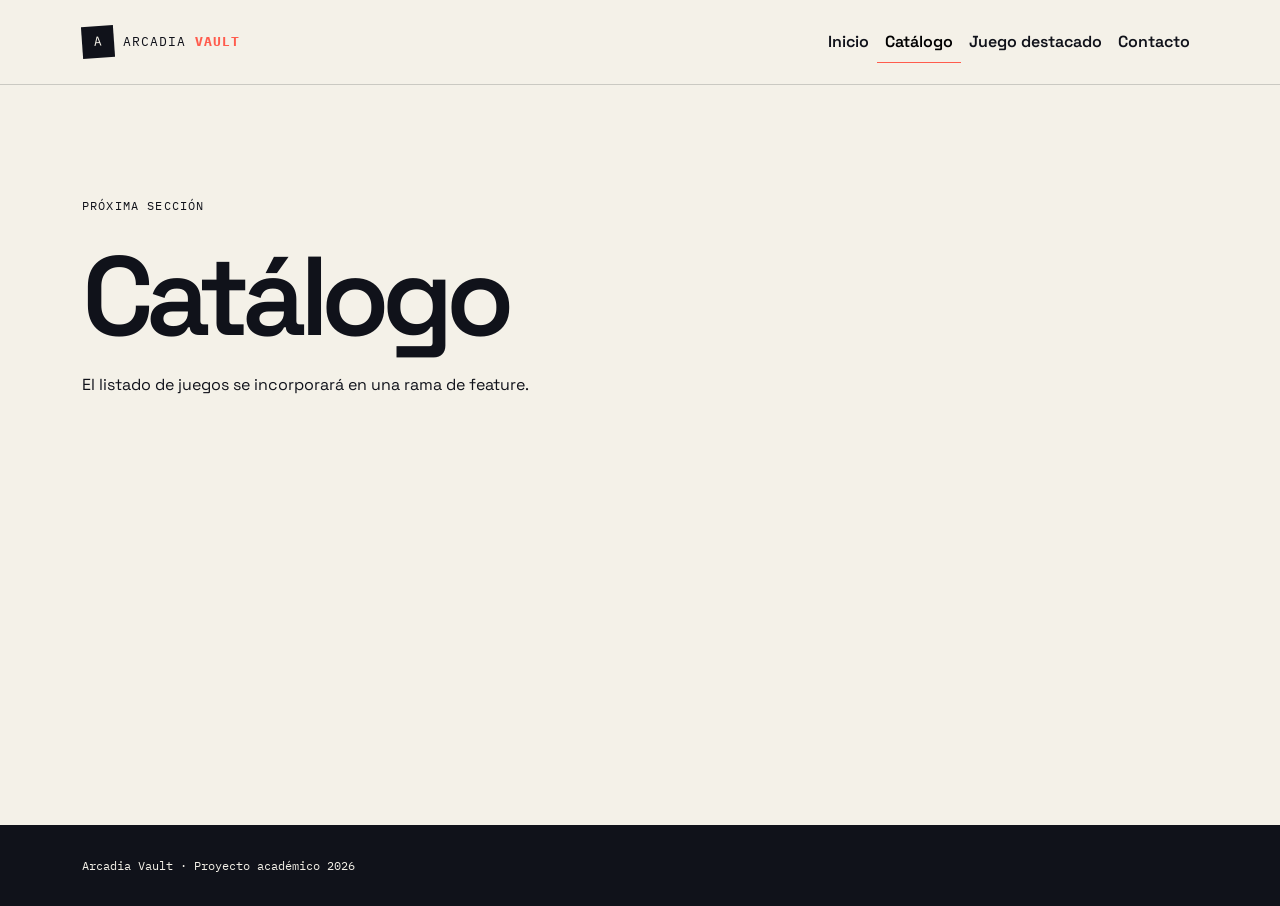
==== catalogo.html @ d141b0f2 "feat: crear estructura semántica y navegación global" ====
<!DOCTYPE html>
<html lang="es">
<head>
  <meta charset="utf-8">
  <meta name="viewport" content="width=device-width, initial-scale=1">
  <meta name="description" content="Catálogo de Arcadia Vault.">
  <title>Arcadia Vault | Catálogo</title>
  <link rel="preconnect" href="https://fonts.googleapis.com">
  <link rel="preconnect" href="https://fonts.gstatic.com" crossorigin>
  <link href="https://fonts.googleapis.com/css2?family=IBM+Plex+Mono:wght@500;600&family=Space+Grotesk:wght@400;500;600;700&display=swap" rel="stylesheet">
  <link href="https://cdn.jsdelivr.net/npm/bootstrap@5.3.3/dist/css/bootstrap.min.css" rel="stylesheet">
  <link rel="stylesheet" href="css/custom.css">
</head>
<body>
  <header class="site-header">
    <nav class="navbar navbar-expand-lg" aria-label="Navegación principal">
      <section class="container-xl">
        <a class="navbar-brand" href="index.html"><span class="brand-mark" aria-hidden="true">A</span> ARCADIA <strong>VAULT</strong></a>
        <button class="navbar-toggler" type="button" data-bs-toggle="collapse" data-bs-target="#menuPrincipal" aria-controls="menuPrincipal" aria-expanded="false" aria-label="Abrir menú"><span class="navbar-toggler-icon"></span></button>
        <section class="collapse navbar-collapse" id="menuPrincipal"><ul class="navbar-nav ms-auto"><li class="nav-item"><a class="nav-link" href="index.html">Inicio</a></li><li class="nav-item"><a class="nav-link active" aria-current="page" href="catalogo.html">Catálogo</a></li><li class="nav-item"><a class="nav-link" href="detalle.html">Juego destacado</a></li><li class="nav-item"><a class="nav-link" href="contacto.html">Contacto</a></li></ul></section>
      </section>
    </nav>
  </header>
  <main><section class="placeholder-section container-xl" aria-labelledby="pageTitle"><p class="eyebrow">Próxima sección</p><h1 id="pageTitle">Catálogo</h1><p>El listado de juegos se incorporará en una rama de feature.</p></section></main>
  <footer class="site-footer"><section class="container-xl"><p>Arcadia Vault · Proyecto académico 2026</p></section></footer>
  <script src="https://cdn.jsdelivr.net/npm/bootstrap@5.3.3/dist/js/bootstrap.bundle.min.js"></script>
</body>
</html>
---- css/custom.css ----
:root {
  --ink: #10121a;
  --paper: #f4f1e8;
  --accent: #ff5c4d;
  --line: rgba(16, 18, 26, 0.18);
  --display-font: "Space Grotesk", sans-serif;
  --mono-font: "IBM Plex Mono", monospace;
}

* {
  box-sizing: border-box;
}

body {
  background: var(--paper);
  color: var(--ink);
  font-family: var(--display-font);
  margin: 0;
}

.skip-link {
  background: var(--ink);
  color: var(--paper);
  left: 1rem;
  padding: 0.75rem 1rem;
  position: fixed;
  top: -5rem;
  z-index: 2000;
}

.skip-link:focus {
  top: 1rem;
}

.site-header {
  background: var(--paper);
  border-bottom: 1px solid var(--line);
}

.navbar {
  min-height: 4.75rem;
}

.navbar-brand {
  align-items: center;
  color: var(--ink);
  display: inline-flex;
  font-family: var(--mono-font);
  font-size: 0.82rem;
  gap: 0.55rem;
  letter-spacing: 0.08em;
}

.navbar-brand strong {
  color: var(--accent);
}

.brand-mark {
  align-items: center;
  background: var(--ink);
  color: var(--paper);
  display: inline-flex;
  height: 2rem;
  justify-content: center;
  transform: rotate(-4deg);
  width: 2rem;
}

.nav-link {
  color: var(--ink);
  font-weight: 600;
}

.nav-link.active {
  border-bottom: 1px solid var(--accent);
}

.placeholder-section {
  min-height: calc(100vh - 10rem);
  padding-block: 5rem;
}

.placeholder-section h1 {
  font-size: clamp(3rem, 15vw, 7rem);
  font-weight: 600;
  letter-spacing: -0.07em;
}

.eyebrow {
  font-family: var(--mono-font);
  font-size: 0.72rem;
  letter-spacing: 0.1em;
  text-transform: uppercase;
}

.site-footer {
  background: var(--ink);
  color: var(--paper);
  padding-block: 2rem;
}

.site-footer p {
  font-family: var(--mono-font);
  font-size: 0.72rem;
  margin: 0;
}

@media (min-width: 992px) {
  .navbar {
    min-height: 5.25rem;
  }

  .placeholder-section {
    padding-block: 7rem;
  }
}
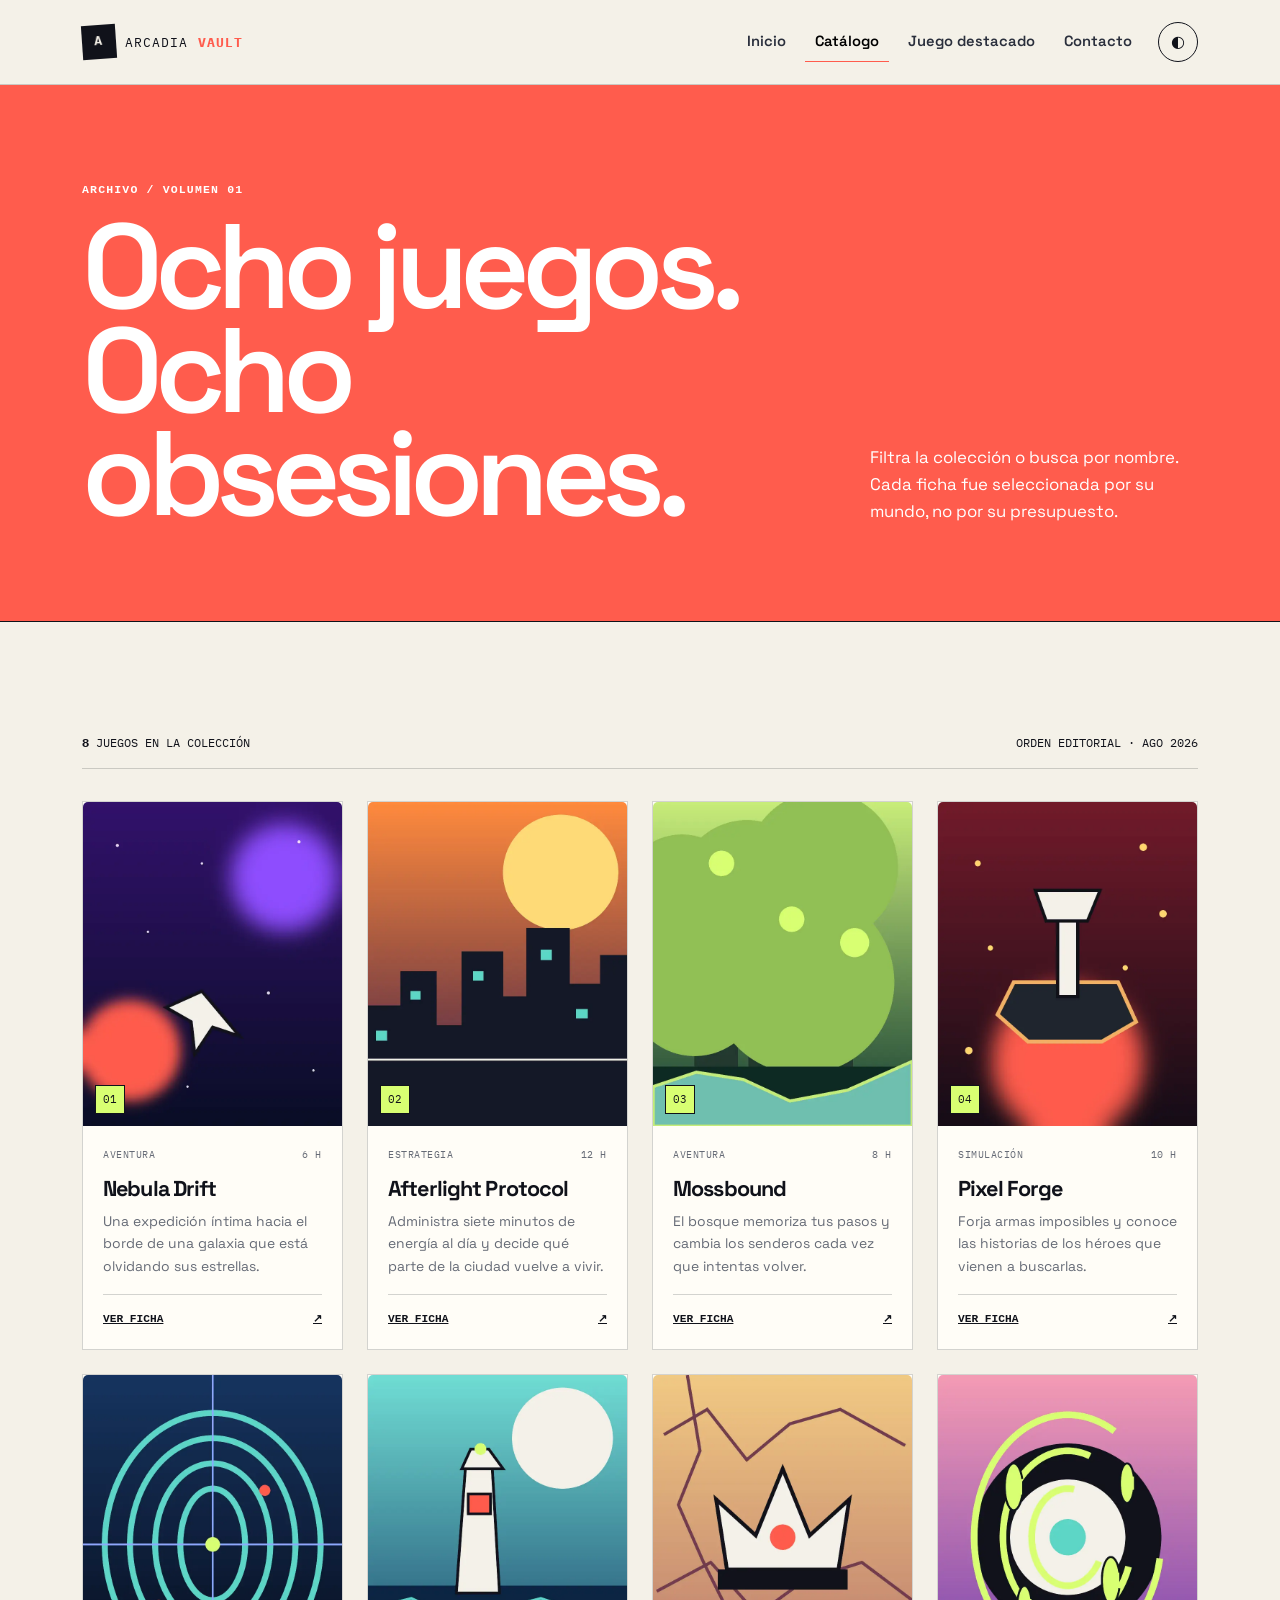
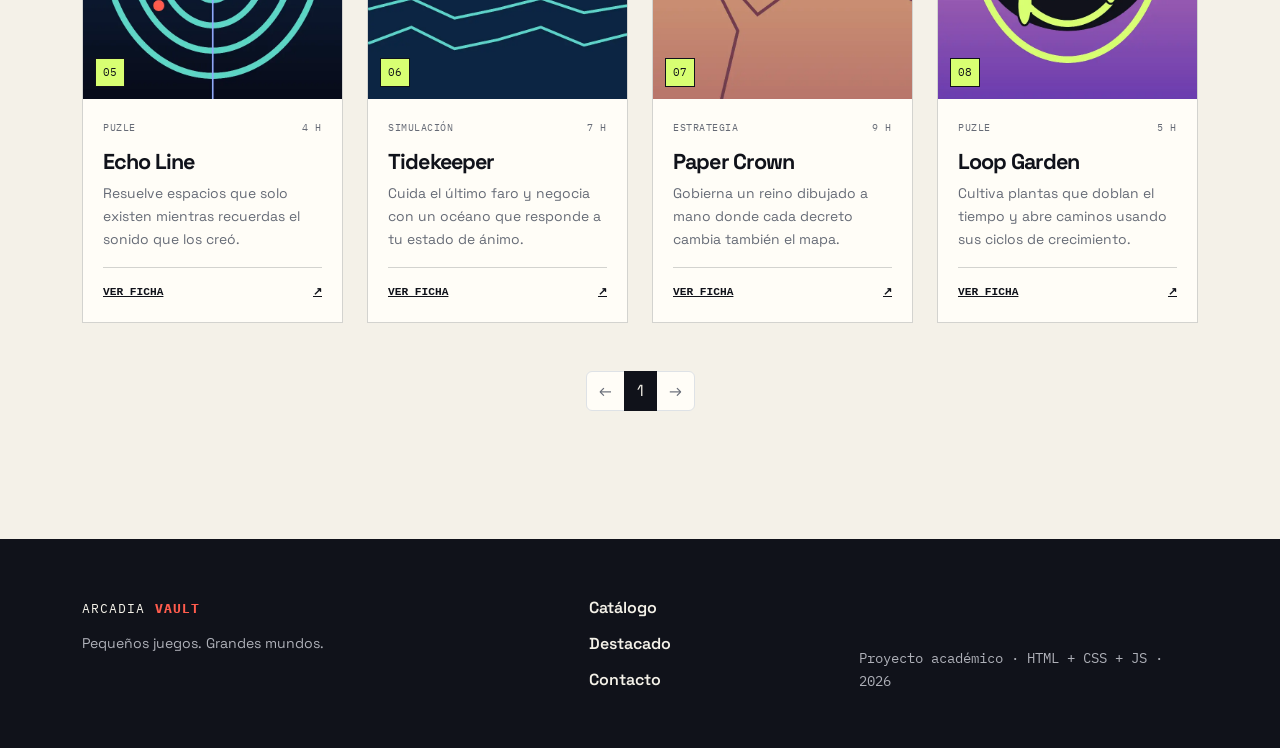
==== commit 5b5f7efa: "feat: agregar catálogo responsive de videojuegos" ====
--- a/catalogo.html
+++ b/catalogo.html
@@ -1,28 +1,212 @@
 <!DOCTYPE html>
-<html lang="es">
+<html lang="es" data-bs-theme="light">
 <head>
   <meta charset="utf-8">
   <meta name="viewport" content="width=device-width, initial-scale=1">
-  <meta name="description" content="Catálogo de Arcadia Vault.">
+  <meta name="description" content="Explora el catálogo curado de videojuegos independientes de Arcadia Vault.">
   <title>Arcadia Vault | Catálogo</title>
   <link rel="preconnect" href="https://fonts.googleapis.com">
   <link rel="preconnect" href="https://fonts.gstatic.com" crossorigin>
   <link href="https://fonts.googleapis.com/css2?family=IBM+Plex+Mono:wght@500;600&family=Space+Grotesk:wght@400;500;600;700&display=swap" rel="stylesheet">
-  <link href="https://cdn.jsdelivr.net/npm/bootstrap@5.3.3/dist/css/bootstrap.min.css" rel="stylesheet">
+  <link href="https://cdn.jsdelivr.net/npm/bootstrap@5.3.3/dist/css/bootstrap.min.css" rel="stylesheet" integrity="sha384-QWTKZyjpPEjISv5WaRU9OFeRpok6YctnYmDr5pNlyT2bRjXh0JMhjY6hW+ALEwIH" crossorigin="anonymous">
   <link rel="stylesheet" href="css/custom.css">
 </head>
-<body>
-  <header class="site-header">
+<body data-page="catalogo">
+  <a class="skip-link" href="#contenido">Saltar al contenido principal</a>
+
+  <header class="site-header sticky-top">
     <nav class="navbar navbar-expand-lg" aria-label="Navegación principal">
       <section class="container-xl">
-        <a class="navbar-brand" href="index.html"><span class="brand-mark" aria-hidden="true">A</span> ARCADIA <strong>VAULT</strong></a>
-        <button class="navbar-toggler" type="button" data-bs-toggle="collapse" data-bs-target="#menuPrincipal" aria-controls="menuPrincipal" aria-expanded="false" aria-label="Abrir menú"><span class="navbar-toggler-icon"></span></button>
-        <section class="collapse navbar-collapse" id="menuPrincipal"><ul class="navbar-nav ms-auto"><li class="nav-item"><a class="nav-link" href="index.html">Inicio</a></li><li class="nav-item"><a class="nav-link active" aria-current="page" href="catalogo.html">Catálogo</a></li><li class="nav-item"><a class="nav-link" href="detalle.html">Juego destacado</a></li><li class="nav-item"><a class="nav-link" href="contacto.html">Contacto</a></li></ul></section>
+        <a class="navbar-brand" href="index.html" aria-label="Arcadia Vault, ir al inicio">
+          <span class="brand-mark" aria-hidden="true">A</span>
+          <span>ARCADIA <strong>VAULT</strong></span>
+        </a>
+        <button class="navbar-toggler" type="button" data-bs-toggle="collapse" data-bs-target="#menuPrincipal" aria-controls="menuPrincipal" aria-expanded="false" aria-label="Abrir menú">
+          <span class="navbar-toggler-icon"></span>
+        </button>
+        <section class="collapse navbar-collapse" id="menuPrincipal">
+          <ul class="navbar-nav ms-auto align-items-lg-center gap-lg-2">
+            <li class="nav-item"><a class="nav-link" href="index.html">Inicio</a></li>
+            <li class="nav-item"><a class="nav-link active" aria-current="page" href="catalogo.html">Catálogo</a></li>
+            <li class="nav-item"><a class="nav-link" href="detalle.html">Juego destacado</a></li>
+            <li class="nav-item"><a class="nav-link" href="contacto.html">Contacto</a></li>
+            <li class="nav-item ms-lg-2">
+              <button class="theme-toggle" id="themeToggle" type="button" aria-label="Cambiar a modo oscuro" aria-pressed="false"><span aria-hidden="true">◐</span></button>
+            </li>
+          </ul>
+        </section>
       </section>
     </nav>
   </header>
-  <main><section class="placeholder-section container-xl" aria-labelledby="pageTitle"><p class="eyebrow">Próxima sección</p><h1 id="pageTitle">Catálogo</h1><p>El listado de juegos se incorporará en una rama de feature.</p></section></main>
-  <footer class="site-footer"><section class="container-xl"><p>Arcadia Vault · Proyecto académico 2026</p></section></footer>
-  <script src="https://cdn.jsdelivr.net/npm/bootstrap@5.3.3/dist/js/bootstrap.bundle.min.js"></script>
+
+  <main id="contenido">
+    <header class="page-header">
+      <section class="container-xl">
+        <p class="eyebrow">Archivo / Volumen 01</p>
+        <section class="page-title-row">
+          <h1>Ocho juegos.<br>Ocho obsesiones.</h1>
+          <p>Filtra la colección o busca por nombre. Cada ficha fue seleccionada por su mundo, no por su presupuesto.</p>
+        </section>
+      </section>
+    </header>
+
+    <section class="catalog-section section-space" aria-labelledby="catalogTitle">
+      <section class="container-xl">
+        <h2 class="visually-hidden" id="catalogTitle">Listado de videojuegos</h2>
+
+        <header class="results-header">
+          <p><strong>8</strong> juegos en la colección</p>
+          <p>Orden editorial · Ago 2026</p>
+        </header>
+
+        <section class="row g-4" id="gameGrid">
+          <article class="col-sm-6 col-lg-3 game-item" id="nebula-drift" data-name="nebula drift" data-category="aventura">
+            <section class="card game-card h-100">
+              <section class="cover-wrap">
+                <img src="img/nebula-drift.webp" class="card-img-top" alt="Nave solitaria avanzando entre nebulosas violetas" width="720" height="900">
+                <span class="card-index">01</span>
+              </section>
+              <section class="card-body">
+                <p class="card-meta"><span>Aventura</span><span>6 h</span></p>
+                <h3 class="card-title">Nebula Drift</h3>
+                <p class="card-text">Una expedición íntima hacia el borde de una galaxia que está olvidando sus estrellas.</p>
+                <a class="card-action" href="detalle.html">Ver ficha <span aria-hidden="true">↗</span></a>
+              </section>
+            </section>
+          </article>
+
+          <article class="col-sm-6 col-lg-3 game-item" id="afterlight" data-name="afterlight protocol" data-category="estrategia">
+            <section class="card game-card h-100">
+              <section class="cover-wrap">
+                <img src="img/afterlight.webp" class="card-img-top" alt="Ciudad futurista iluminada por un sol naranja" width="720" height="900">
+                <span class="card-index">02</span>
+              </section>
+              <section class="card-body">
+                <p class="card-meta"><span>Estrategia</span><span>12 h</span></p>
+                <h3 class="card-title">Afterlight Protocol</h3>
+                <p class="card-text">Administra siete minutos de energía al día y decide qué parte de la ciudad vuelve a vivir.</p>
+                <a class="card-action" href="detalle.html">Ver ficha <span aria-hidden="true">↗</span></a>
+              </section>
+            </section>
+          </article>
+
+          <article class="col-sm-6 col-lg-3 game-item" id="mossbound" data-name="mossbound" data-category="aventura">
+            <section class="card game-card h-100">
+              <section class="cover-wrap">
+                <img src="img/mossbound.webp" class="card-img-top" alt="Bosque verde cubriendo ruinas de una civilización antigua" width="720" height="900">
+                <span class="card-index">03</span>
+              </section>
+              <section class="card-body">
+                <p class="card-meta"><span>Aventura</span><span>8 h</span></p>
+                <h3 class="card-title">Mossbound</h3>
+                <p class="card-text">El bosque memoriza tus pasos y cambia los senderos cada vez que intentas volver.</p>
+                <a class="card-action" href="detalle.html">Ver ficha <span aria-hidden="true">↗</span></a>
+              </section>
+            </section>
+          </article>
+
+          <article class="col-sm-6 col-lg-3 game-item" id="pixel-forge" data-name="pixel forge" data-category="simulacion">
+            <section class="card game-card h-100">
+              <section class="cover-wrap">
+                <img src="img/pixel-forge.webp" class="card-img-top" alt="Forja fantástica con chispas rojas y metal brillante" width="720" height="900">
+                <span class="card-index">04</span>
+              </section>
+              <section class="card-body">
+                <p class="card-meta"><span>Simulación</span><span>10 h</span></p>
+                <h3 class="card-title">Pixel Forge</h3>
+                <p class="card-text">Forja armas imposibles y conoce las historias de los héroes que vienen a buscarlas.</p>
+                <a class="card-action" href="detalle.html">Ver ficha <span aria-hidden="true">↗</span></a>
+              </section>
+            </section>
+          </article>
+
+          <article class="col-sm-6 col-lg-3 game-item" id="echo-line" data-name="echo line" data-category="puzle">
+            <section class="card game-card h-100">
+              <section class="cover-wrap">
+                <img src="img/echo-line.webp" class="card-img-top" alt="Ondas de sonido azules cruzando un túnel oscuro" width="720" height="900">
+                <span class="card-index">05</span>
+              </section>
+              <section class="card-body">
+                <p class="card-meta"><span>Puzle</span><span>4 h</span></p>
+                <h3 class="card-title">Echo Line</h3>
+                <p class="card-text">Resuelve espacios que solo existen mientras recuerdas el sonido que los creó.</p>
+                <a class="card-action" href="detalle.html">Ver ficha <span aria-hidden="true">↗</span></a>
+              </section>
+            </section>
+          </article>
+
+          <article class="col-sm-6 col-lg-3 game-item" id="tidekeeper" data-name="tidekeeper" data-category="simulacion">
+            <section class="card game-card h-100">
+              <section class="cover-wrap">
+                <img src="img/tidekeeper.webp" class="card-img-top" alt="Faro blanco frente a un océano turquesa y una gran luna" width="720" height="900">
+                <span class="card-index">06</span>
+              </section>
+              <section class="card-body">
+                <p class="card-meta"><span>Simulación</span><span>7 h</span></p>
+                <h3 class="card-title">Tidekeeper</h3>
+                <p class="card-text">Cuida el último faro y negocia con un océano que responde a tu estado de ánimo.</p>
+                <a class="card-action" href="detalle.html">Ver ficha <span aria-hidden="true">↗</span></a>
+              </section>
+            </section>
+          </article>
+
+          <article class="col-sm-6 col-lg-3 game-item" id="paper-crown" data-name="paper crown" data-category="estrategia">
+            <section class="card game-card h-100">
+              <section class="cover-wrap">
+                <img src="img/paper-crown.webp" class="card-img-top" alt="Corona de papel sobre un mapa político color arena" width="720" height="900">
+                <span class="card-index">07</span>
+              </section>
+              <section class="card-body">
+                <p class="card-meta"><span>Estrategia</span><span>9 h</span></p>
+                <h3 class="card-title">Paper Crown</h3>
+                <p class="card-text">Gobierna un reino dibujado a mano donde cada decreto cambia también el mapa.</p>
+                <a class="card-action" href="detalle.html">Ver ficha <span aria-hidden="true">↗</span></a>
+              </section>
+            </section>
+          </article>
+
+          <article class="col-sm-6 col-lg-3 game-item" id="loop-garden" data-name="loop garden" data-category="puzle">
+            <section class="card game-card h-100">
+              <section class="cover-wrap">
+                <img src="img/loop-garden.webp" class="card-img-top" alt="Jardín geométrico rosado suspendido en el espacio" width="720" height="900">
+                <span class="card-index">08</span>
+              </section>
+              <section class="card-body">
+                <p class="card-meta"><span>Puzle</span><span>5 h</span></p>
+                <h3 class="card-title">Loop Garden</h3>
+                <p class="card-text">Cultiva plantas que doblan el tiempo y abre caminos usando sus ciclos de crecimiento.</p>
+                <a class="card-action" href="detalle.html">Ver ficha <span aria-hidden="true">↗</span></a>
+              </section>
+            </section>
+          </article>
+        </section>
+
+        <nav class="catalog-pagination" aria-label="Paginación del catálogo">
+          <ul class="pagination justify-content-center">
+            <li class="page-item disabled"><span class="page-link" aria-hidden="true">←</span></li>
+            <li class="page-item active" aria-current="page"><span class="page-link">1</span></li>
+            <li class="page-item disabled"><span class="page-link" aria-hidden="true">→</span></li>
+          </ul>
+        </nav>
+      </section>
+    </section>
+
+  </main>
+
+  <footer class="site-footer">
+    <section class="container-xl footer-grid">
+      <section>
+        <a class="footer-brand" href="index.html">ARCADIA <strong>VAULT</strong></a>
+        <p>Pequeños juegos. Grandes mundos.</p>
+      </section>
+      <nav aria-label="Navegación del pie de página">
+        <a href="catalogo.html">Catálogo</a><a href="detalle.html">Destacado</a><a href="contacto.html">Contacto</a>
+      </nav>
+      <p class="footer-note">Proyecto académico · HTML + CSS + JS · 2026</p>
+    </section>
+  </footer>
+
+  <script src="https://cdn.jsdelivr.net/npm/bootstrap@5.3.3/dist/js/bootstrap.bundle.min.js" integrity="sha384-YvpcrYf0tY3lHB60NNkmXc5s9fDVZLESaAA55NDzOxhy9GkcIdslK1eN7N6jIeHz" crossorigin="anonymous"></script>
+  <script src="js/main.js"></script>
 </body>
 </html>
--- a/css/custom.css
+++ b/css/custom.css
@@ -1,26 +1,74 @@
+/* Arcadia Vault — mobile first custom styles */
 :root {
   --ink: #10121a;
+  --ink-soft: #2a2f3c;
   --paper: #f4f1e8;
+  --paper-bright: #fffdf7;
   --accent: #ff5c4d;
+  --accent-dark: #d83b30;
+  --cyan: #5dd6c7;
+  --acid: #d8ff72;
   --line: rgba(16, 18, 26, 0.18);
+  --muted: #666b76;
   --display-font: "Space Grotesk", sans-serif;
   --mono-font: "IBM Plex Mono", monospace;
+  --shadow-hard: 8px 8px 0 var(--ink);
+  --radius-sm: 0.35rem;
+  --radius-lg: 1rem;
+}
+
+[data-bs-theme="dark"] {
+  --ink: #f4f1e8;
+  --ink-soft: #d8d4c9;
+  --paper: #10121a;
+  --paper-bright: #181b25;
+  --line: rgba(244, 241, 232, 0.2);
+  --muted: #acaeb8;
+  --shadow-hard: 8px 8px 0 #5dd6c7;
 }
 
 * {
   box-sizing: border-box;
+}
+
+html {
+  scroll-behavior: smooth;
 }
 
 body {
   background: var(--paper);
   color: var(--ink);
   font-family: var(--display-font);
-  margin: 0;
+  line-height: 1.6;
+  overflow-x: hidden;
+}
+
+a {
+  color: inherit;
+}
+
+img {
+  display: block;
+  height: auto;
+  max-width: 100%;
+}
+
+button,
+input,
+select,
+textarea {
+  font: inherit;
+}
+
+::selection {
+  background: var(--acid);
+  color: #10121a;
 }
 
 .skip-link {
-  background: var(--ink);
-  color: var(--paper);
+  background: var(--acid);
+  color: #10121a;
+  font-family: var(--mono-font);
   left: 1rem;
   padding: 0.75rem 1rem;
   position: fixed;
@@ -33,25 +81,34 @@
 }
 
 .site-header {
-  background: var(--paper);
+  background: rgba(244, 241, 232, 0.94);
   border-bottom: 1px solid var(--line);
+  backdrop-filter: blur(14px);
+}
+
+[data-bs-theme="dark"] .site-header {
+  background: rgba(16, 18, 26, 0.94);
 }
 
 .navbar {
   min-height: 4.75rem;
-}
-
-.navbar-brand {
+  padding-block: 0.75rem;
+}
+
+.navbar-brand,
+.footer-brand {
   align-items: center;
   color: var(--ink);
   display: inline-flex;
   font-family: var(--mono-font);
   font-size: 0.82rem;
-  gap: 0.55rem;
+  gap: 0.6rem;
   letter-spacing: 0.08em;
-}
-
-.navbar-brand strong {
+  text-decoration: none;
+}
+
+.navbar-brand strong,
+.footer-brand strong {
   color: var(--accent);
 }
 
@@ -60,57 +117,1102 @@
   background: var(--ink);
   color: var(--paper);
   display: inline-flex;
-  height: 2rem;
+  font-weight: 600;
+  height: 2.1rem;
   justify-content: center;
   transform: rotate(-4deg);
-  width: 2rem;
+  width: 2.1rem;
+}
+
+.navbar-toggler {
+  border-color: var(--line);
+  border-radius: var(--radius-sm);
+}
+
+[data-bs-theme="dark"] .navbar-toggler-icon {
+  filter: invert(1);
+}
+
+.navbar-collapse {
+  padding-top: 1rem;
 }
 
 .nav-link {
+  border-bottom: 1px solid transparent;
+  color: var(--ink-soft);
+  font-size: 0.92rem;
+  font-weight: 600;
+  padding-inline: 0.65rem !important;
+}
+
+.nav-link:hover,
+.nav-link:focus,
+.nav-link.active {
+  border-bottom-color: var(--accent);
   color: var(--ink);
-  font-weight: 600;
-}
-
-.nav-link.active {
-  border-bottom: 1px solid var(--accent);
-}
-
-.placeholder-section {
-  min-height: calc(100vh - 10rem);
-  padding-block: 5rem;
-}
-
-.placeholder-section h1 {
-  font-size: clamp(3rem, 15vw, 7rem);
-  font-weight: 600;
-  letter-spacing: -0.07em;
+}
+
+.theme-toggle {
+  align-items: center;
+  background: transparent;
+  border: 1px solid var(--ink);
+  border-radius: 50%;
+  color: var(--ink);
+  display: inline-flex;
+  height: 2.5rem;
+  justify-content: center;
+  margin-top: 0.5rem;
+  transition: background 180ms ease, color 180ms ease, transform 180ms ease;
+  width: 2.5rem;
+}
+
+.theme-toggle:hover,
+.theme-toggle:focus-visible {
+  background: var(--ink);
+  color: var(--paper);
+  transform: rotate(18deg);
+}
+
+.hero-section {
+  background: #10121a;
+  color: #f4f1e8;
+  min-height: calc(100vh - 4.75rem);
+  overflow: hidden;
+  padding-block: 3.5rem;
+  position: relative;
+}
+
+.hero-section::before {
+  background-image: linear-gradient(rgba(255, 255, 255, 0.045) 1px, transparent 1px), linear-gradient(90deg, rgba(255, 255, 255, 0.045) 1px, transparent 1px);
+  background-size: 42px 42px;
+  content: "";
+  inset: 0;
+  pointer-events: none;
+  position: absolute;
+}
+
+.hero-grid {
+  display: grid;
+  gap: 3rem;
+  position: relative;
+  z-index: 1;
+}
+
+.hero-copy {
+  align-self: center;
 }
 
 .eyebrow {
   font-family: var(--mono-font);
   font-size: 0.72rem;
+  font-weight: 600;
   letter-spacing: 0.1em;
   text-transform: uppercase;
 }
 
+.status-dot {
+  background: var(--acid);
+  border-radius: 50%;
+  box-shadow: 0 0 0 0 rgba(216, 255, 114, 0.6);
+  display: inline-block;
+  height: 0.55rem;
+  margin-right: 0.4rem;
+  width: 0.55rem;
+}
+
+.hero-copy h1 {
+  font-size: clamp(2.65rem, 13vw, 5.6rem);
+  font-weight: 600;
+  letter-spacing: -0.065em;
+  line-height: 0.94;
+  margin: 1.5rem 0;
+  max-width: 12ch;
+}
+
+.hero-lead {
+  color: #c4c6cc;
+  font-size: 1.05rem;
+  line-height: 1.75;
+  max-width: 38rem;
+}
+
+.hero-actions,
+.detail-actions {
+  display: flex;
+  flex-direction: column;
+  gap: 0.75rem;
+  margin-top: 2rem;
+}
+
+.btn {
+  border-radius: var(--radius-sm);
+  font-weight: 700;
+  letter-spacing: -0.01em;
+}
+
+.btn-accent {
+  background: var(--accent);
+  border-color: var(--accent);
+  color: #fff;
+}
+
+.btn-accent:hover,
+.btn-accent:focus-visible {
+  background: var(--accent-dark);
+  border-color: var(--accent-dark);
+  color: #fff;
+}
+
+.btn-dark {
+  background: var(--ink);
+  border-color: var(--ink);
+  color: var(--paper);
+}
+
+.btn-dark:hover,
+.btn-dark:focus-visible {
+  background: var(--accent);
+  border-color: var(--accent);
+}
+
+.random-result,
+.wishlist-message {
+  color: var(--acid);
+  font-family: var(--mono-font);
+  font-size: 0.8rem;
+  margin: 0.85rem 0 0;
+  min-height: 1.5rem;
+}
+
+.hero-game-card {
+  border: 1px solid rgba(255, 255, 255, 0.16);
+  box-shadow: 12px 12px 0 var(--cyan);
+  margin: 0 0.75rem 0.75rem 0;
+  max-width: 31rem;
+  overflow: hidden;
+  position: relative;
+  transform: rotate(2deg);
+}
+
+.hero-game-card img {
+  aspect-ratio: 4 / 5;
+  object-fit: cover;
+  width: 100%;
+}
+
+.hero-card-overlay {
+  background: linear-gradient(transparent, rgba(0, 0, 0, 0.93));
+  bottom: 0;
+  color: #fff;
+  left: 0;
+  padding: 5rem 1.5rem 1.5rem;
+  position: absolute;
+  right: 0;
+}
+
+.hero-card-overlay h2 {
+  font-size: 1.8rem;
+  margin-bottom: 0.15rem;
+}
+
+.hero-card-overlay p:last-of-type {
+  color: #d8d8dc;
+  margin: 0;
+}
+
+.signal-strip {
+  background: var(--acid);
+  border-bottom: 1px solid #10121a;
+  border-top: 1px solid #10121a;
+  color: #10121a;
+  padding-block: 1.5rem;
+}
+
+.signal-grid {
+  display: grid;
+  gap: 1rem;
+}
+
+.signal-grid p {
+  align-items: baseline;
+  display: flex;
+  gap: 0.75rem;
+  margin: 0;
+}
+
+.signal-grid strong {
+  font-family: var(--mono-font);
+  font-size: 1.5rem;
+}
+
+.signal-grid span {
+  font-size: 0.78rem;
+  font-weight: 700;
+  letter-spacing: 0.05em;
+  text-transform: uppercase;
+}
+
+.section-space {
+  padding-block: 4.75rem;
+}
+
+.section-heading {
+  align-items: end;
+  display: flex;
+  flex-direction: column;
+  gap: 1rem;
+  margin-bottom: 2rem;
+}
+
+.section-heading h2,
+.manifesto-grid h2,
+.story-grid h2,
+.faq-grid h2 {
+  font-size: clamp(2.1rem, 8vw, 4.6rem);
+  font-weight: 600;
+  letter-spacing: -0.055em;
+  line-height: 1;
+  margin: 0;
+}
+
+.text-link {
+  border-bottom: 1px solid currentColor;
+  font-family: var(--mono-font);
+  font-size: 0.78rem;
+  font-weight: 600;
+  padding-bottom: 0.25rem;
+  text-decoration: none;
+}
+
+.text-link:hover,
+.text-link:focus-visible {
+  color: var(--accent);
+}
+
+.editorial-carousel {
+  border: 1px solid var(--ink);
+  box-shadow: var(--shadow-hard);
+  margin-right: 0.5rem;
+}
+
+.editorial-carousel img {
+  aspect-ratio: 4 / 3;
+  object-fit: cover;
+}
+
+.carousel-copy {
+  background: var(--paper-bright);
+  display: flex;
+  flex-direction: column;
+  justify-content: center;
+  min-height: 21rem;
+  padding: 2rem;
+}
+
+.carousel-copy h3 {
+  font-size: 2.1rem;
+  font-weight: 600;
+  letter-spacing: -0.045em;
+  line-height: 1;
+  margin: 1.5rem 0 1rem;
+}
+
+.genre-tag {
+  align-self: flex-start;
+  background: var(--cyan);
+  border: 1px solid #10121a;
+  color: #10121a;
+  display: inline-block;
+  font-family: var(--mono-font);
+  font-size: 0.68rem;
+  font-weight: 600;
+  letter-spacing: 0.08em;
+  padding: 0.35rem 0.55rem;
+  text-transform: uppercase;
+}
+
+.slide-count {
+  color: var(--muted);
+  font-family: var(--mono-font);
+  font-size: 0.72rem;
+  margin: 1rem 0 0;
+}
+
+.carousel-controls {
+  bottom: 1rem;
+  display: flex;
+  gap: 0.5rem;
+  position: absolute;
+  right: 1rem;
+  z-index: 5;
+}
+
+.carousel-controls button {
+  background: var(--ink);
+  border: 0;
+  color: var(--paper);
+  height: 2.5rem;
+  transition: background 180ms ease;
+  width: 2.5rem;
+}
+
+.carousel-controls button:hover,
+.carousel-controls button:focus-visible {
+  background: var(--accent);
+}
+
+.manifesto-section {
+  background: var(--cyan);
+  border-block: 1px solid #10121a;
+  color: #10121a;
+  padding-block: 4.75rem;
+}
+
+.manifesto-grid {
+  display: grid;
+  gap: 2rem;
+}
+
+.manifesto-number {
+  font-family: var(--mono-font);
+  font-size: 0.78rem;
+}
+
+.manifesto-copy {
+  align-self: end;
+  font-size: 1.05rem;
+  max-width: 31rem;
+}
+
+.manifesto-copy .btn {
+  margin-top: 1rem;
+}
+
 .site-footer {
-  background: var(--ink);
-  color: var(--paper);
-  padding-block: 2rem;
-}
-
-.site-footer p {
+  background: #10121a;
+  color: #f4f1e8;
+  padding-block: 3.5rem;
+}
+
+.footer-grid {
+  display: grid;
+  gap: 2rem;
+}
+
+.footer-brand {
+  color: #f4f1e8;
+}
+
+.footer-grid p {
+  color: #aeb0b8;
+  font-size: 0.88rem;
+  margin: 0.75rem 0 0;
+}
+
+.footer-grid nav {
+  display: flex;
+  flex-direction: column;
+  gap: 0.65rem;
+}
+
+.footer-grid nav a {
+  color: #f4f1e8;
+  font-weight: 600;
+  text-decoration: none;
+}
+
+.footer-grid nav a:hover,
+.footer-grid nav a:focus-visible {
+  color: var(--acid);
+}
+
+.footer-note {
+  align-self: end;
+  font-family: var(--mono-font);
+}
+
+/* Catalog */
+.page-header {
+  background: var(--accent);
+  border-bottom: 1px solid #10121a;
+  color: #fff;
+  padding-block: 4rem;
+}
+
+.page-title-row {
+  display: grid;
+  gap: 1.5rem;
+}
+
+.page-title-row h1 {
+  font-size: clamp(3rem, 14vw, 7.5rem);
+  font-weight: 600;
+  letter-spacing: -0.07em;
+  line-height: 0.86;
+  margin: 0;
+}
+
+.page-title-row p {
+  align-self: end;
+  font-size: 1.05rem;
+  margin: 0;
+  max-width: 31rem;
+}
+
+.filter-panel {
+  align-items: end;
+  background: var(--paper-bright);
+  border: 1px solid var(--ink);
+  box-shadow: var(--shadow-hard);
+  display: grid;
+  gap: 1rem;
+  margin: 0 0.5rem 3rem 0;
+  padding: 1.25rem;
+}
+
+.search-group .input-group-text,
+.search-group .form-control,
+.filter-select .form-select {
+  background-color: transparent;
+  border-color: var(--line);
+  color: var(--ink);
+  min-height: 3.25rem;
+}
+
+.search-group .input-group-text {
+  font-size: 1.3rem;
+}
+
+.form-control::placeholder {
+  color: var(--muted);
+}
+
+.form-control:focus,
+.form-select:focus {
+  border-color: var(--accent);
+  box-shadow: 0 0 0 0.22rem rgba(255, 92, 77, 0.2);
+}
+
+.filter-select label,
+.form-label {
+  font-family: var(--mono-font);
+  font-size: 0.72rem;
+  font-weight: 600;
+  letter-spacing: 0.06em;
+  margin-bottom: 0.45rem;
+  text-transform: uppercase;
+}
+
+.results-header {
+  border-bottom: 1px solid var(--line);
+  display: flex;
+  flex-direction: column;
+  gap: 0.25rem;
+  margin-bottom: 2rem;
+  padding-bottom: 1rem;
+}
+
+.results-header p {
   font-family: var(--mono-font);
   font-size: 0.72rem;
   margin: 0;
-}
-
+  text-transform: uppercase;
+}
+
+.game-item[hidden] {
+  display: none !important;
+}
+
+.game-card {
+  background: var(--paper-bright);
+  border: 1px solid var(--line);
+  border-radius: 0;
+  color: var(--ink);
+  overflow: hidden;
+  transition: transform 180ms ease, box-shadow 180ms ease;
+}
+
+.game-card:hover {
+  box-shadow: 6px 6px 0 var(--ink);
+  transform: translate(-3px, -3px);
+}
+
+.cover-wrap {
+  overflow: hidden;
+  position: relative;
+}
+
+.game-card img {
+  aspect-ratio: 4 / 5;
+  object-fit: cover;
+  transition: transform 300ms ease;
+  width: 100%;
+}
+
+.game-card:hover img {
+  transform: scale(1.035);
+}
+
+.card-index {
+  background: var(--acid);
+  border: 1px solid #10121a;
+  bottom: 0.75rem;
+  color: #10121a;
+  font-family: var(--mono-font);
+  font-size: 0.68rem;
+  left: 0.75rem;
+  padding: 0.3rem 0.45rem;
+  position: absolute;
+}
+
+.game-card .card-body {
+  display: flex;
+  flex-direction: column;
+  padding: 1.25rem;
+}
+
+.card-meta {
+  color: var(--muted);
+  display: flex;
+  font-family: var(--mono-font);
+  font-size: 0.65rem;
+  justify-content: space-between;
+  letter-spacing: 0.05em;
+  margin-bottom: 0.8rem;
+  text-transform: uppercase;
+}
+
+.game-card .card-title {
+  font-size: 1.35rem;
+  font-weight: 700;
+  letter-spacing: -0.04em;
+}
+
+.game-card .card-text {
+  color: var(--muted);
+  font-size: 0.87rem;
+  line-height: 1.65;
+}
+
+.card-action {
+  background: transparent;
+  border: 0;
+  border-top: 1px solid var(--line);
+  color: var(--ink);
+  display: flex;
+  font-family: var(--mono-font);
+  font-size: 0.7rem;
+  font-weight: 600;
+  justify-content: space-between;
+  margin-top: auto;
+  padding: 1rem 0 0;
+  text-align: left;
+  text-transform: uppercase;
+}
+
+.card-action:hover,
+.card-action:focus-visible {
+  color: var(--accent);
+}
+
+.empty-state {
+  border: 1px dashed var(--line);
+  margin-top: 2rem;
+  padding: 3rem 1rem;
+  text-align: center;
+}
+
+.catalog-pagination {
+  margin-top: 3rem;
+}
+
+.pagination {
+  --bs-pagination-bg: var(--paper-bright);
+  --bs-pagination-border-color: var(--line);
+  --bs-pagination-color: var(--ink);
+  --bs-pagination-active-bg: var(--ink);
+  --bs-pagination-active-border-color: var(--ink);
+  --bs-pagination-active-color: var(--paper);
+  --bs-pagination-disabled-bg: var(--paper-bright);
+  --bs-pagination-disabled-color: var(--muted);
+}
+
+.game-modal {
+  background: var(--paper-bright);
+  border: 1px solid var(--ink);
+  border-radius: 0;
+  box-shadow: var(--shadow-hard);
+  color: var(--ink);
+}
+
+.game-modal .modal-header {
+  border-bottom-color: var(--line);
+}
+
+.game-modal img {
+  aspect-ratio: 4 / 5;
+  object-fit: cover;
+  width: 100%;
+}
+
+.game-modal h2 {
+  font-size: 2.5rem;
+  font-weight: 700;
+  letter-spacing: -0.055em;
+  line-height: 1;
+  margin: 1.25rem 0 1rem;
+}
+
+.quick-facts {
+  border-block: 1px solid var(--line);
+  margin-block: 1.5rem;
+  padding-block: 0.8rem;
+}
+
+.quick-facts div {
+  display: flex;
+  justify-content: space-between;
+}
+
+.quick-facts dt,
+.quick-facts dd {
+  font-family: var(--mono-font);
+  font-size: 0.7rem;
+  margin: 0.25rem 0;
+  text-transform: uppercase;
+}
+
+/* Detail */
+.detail-hero {
+  background: #10121a;
+  color: #f4f1e8;
+  padding-block: 2rem 4rem;
+}
+
+.detail-breadcrumb {
+  --bs-breadcrumb-divider-color: #6d7180;
+  --bs-breadcrumb-item-active-color: #aeb0b8;
+  font-family: var(--mono-font);
+  font-size: 0.7rem;
+  margin-bottom: 2rem;
+  text-transform: uppercase;
+}
+
+.detail-breadcrumb a {
+  color: #f4f1e8;
+}
+
+.detail-cover {
+  box-shadow: 10px 10px 0 var(--accent);
+  margin: 0 0.65rem 0.65rem 0;
+}
+
+.detail-cover img {
+  aspect-ratio: 4 / 5;
+  object-fit: cover;
+  width: 100%;
+}
+
+.detail-cover figcaption {
+  background: #f4f1e8;
+  color: #10121a;
+  font-family: var(--mono-font);
+  font-size: 0.68rem;
+  padding: 0.75rem 1rem;
+  text-transform: uppercase;
+}
+
+.detail-intro {
+  padding-top: 1.5rem;
+}
+
+.detail-intro h1 {
+  font-size: clamp(4rem, 20vw, 9rem);
+  font-weight: 600;
+  letter-spacing: -0.08em;
+  line-height: 0.72;
+  margin: 2rem 0;
+}
+
+.detail-deck {
+  color: #c7c8ce;
+  font-size: 1.1rem;
+  line-height: 1.7;
+  max-width: 42rem;
+}
+
+.detail-facts {
+  background: var(--acid);
+  border-block: 1px solid #10121a;
+  color: #10121a;
+  padding-block: 1.5rem;
+}
+
+.facts-grid {
+  display: grid;
+  gap: 1.25rem;
+  margin: 0;
+}
+
+.facts-grid dt {
+  font-family: var(--mono-font);
+  font-size: 0.62rem;
+  letter-spacing: 0.08em;
+  text-transform: uppercase;
+}
+
+.facts-grid dd {
+  font-weight: 700;
+  margin: 0.15rem 0 0;
+}
+
+.story-grid,
+.faq-grid {
+  display: grid;
+  gap: 2.5rem;
+}
+
+.story-copy .lead {
+  color: var(--ink);
+  font-size: 1.25rem;
+  font-weight: 600;
+  line-height: 1.55;
+}
+
+.story-copy > p:not(.lead) {
+  color: var(--muted);
+}
+
+.story-copy blockquote {
+  border-left: 0.4rem solid var(--accent);
+  font-size: 1.25rem;
+  font-weight: 600;
+  margin: 2rem 0 0;
+  padding: 0.5rem 0 0.5rem 1.5rem;
+}
+
+.story-copy cite {
+  display: block;
+  font-family: var(--mono-font);
+  font-size: 0.7rem;
+  font-style: normal;
+  margin-top: 0.75rem;
+  text-transform: uppercase;
+}
+
+.systems-section,
+.faq-section {
+  background: var(--paper-bright);
+  border-top: 1px solid var(--line);
+}
+
+.custom-accordion {
+  --bs-accordion-bg: transparent;
+  --bs-accordion-border-color: var(--line);
+  --bs-accordion-active-bg: transparent;
+  --bs-accordion-active-color: var(--ink);
+  --bs-accordion-color: var(--ink);
+}
+
+.custom-accordion .accordion-item {
+  border-left: 0;
+  border-radius: 0;
+  border-right: 0;
+}
+
+.custom-accordion .accordion-button {
+  background: transparent;
+  color: var(--ink);
+  font-size: 1rem;
+  font-weight: 700;
+  padding: 1.35rem 0;
+}
+
+.custom-accordion .accordion-button:focus {
+  box-shadow: none;
+}
+
+.custom-accordion .accordion-body {
+  color: var(--muted);
+  padding: 0 0 1.5rem;
+}
+
+.next-game {
+  background: var(--cyan);
+  border-block: 1px solid #10121a;
+  color: #10121a;
+  padding-block: 3rem;
+}
+
+.next-game-grid {
+  align-items: center;
+  display: grid;
+  gap: 1rem;
+}
+
+.next-game-grid h2 {
+  font-size: 2.25rem;
+  font-weight: 700;
+  letter-spacing: -0.05em;
+  margin: 0;
+}
+
+/* Contact */
+.contact-hero {
+  background: #10121a;
+  color: #f4f1e8;
+  padding-block: 4rem;
+}
+
+.contact-grid {
+  display: grid;
+  gap: 3rem;
+}
+
+.contact-intro h1 {
+  font-size: clamp(3rem, 13vw, 6.5rem);
+  font-weight: 600;
+  letter-spacing: -0.07em;
+  line-height: 0.92;
+  margin: 1.5rem 0;
+  max-width: 10ch;
+}
+
+.contact-intro > p:not(.eyebrow) {
+  color: #c4c6cc;
+  font-size: 1.05rem;
+  max-width: 35rem;
+}
+
+.contact-details {
+  border-top: 1px solid #3b3e49;
+  display: grid;
+  gap: 1rem;
+  margin: 2.5rem 0 0;
+  padding-top: 1.25rem;
+}
+
+.contact-details dt,
+.contact-details dd {
+  font-family: var(--mono-font);
+  font-size: 0.7rem;
+  margin: 0;
+  text-transform: uppercase;
+}
+
+.contact-details dt {
+  color: #8f929c;
+}
+
+.contact-card {
+  background: #f4f1e8;
+  border: 1px solid #10121a;
+  border-radius: 0;
+  box-shadow: 10px 10px 0 var(--accent);
+  color: #10121a;
+  margin-right: 0.65rem;
+}
+
+.contact-card .card-body {
+  padding: 1.5rem;
+}
+
+.contact-card .form-control,
+.contact-card .form-select {
+  background: #fffdf7;
+  border-color: rgba(16, 18, 26, 0.26);
+  border-radius: var(--radius-sm);
+  color: #10121a;
+  min-height: 3.15rem;
+}
+
+.contact-card textarea.form-control {
+  min-height: 9rem;
+}
+
+.contact-card .form-text,
+.character-counter {
+  color: #666b76;
+  font-family: var(--mono-font);
+  font-size: 0.65rem;
+}
+
+.character-counter {
+  margin: 0.35rem 0 0;
+  text-align: right;
+}
+
+.contact-card .form-check-input:checked {
+  background-color: var(--accent);
+  border-color: var(--accent);
+}
+
+.contact-card .alert-success {
+  background: var(--acid);
+  border-color: #10121a;
+  border-radius: var(--radius-sm);
+  color: #10121a;
+}
+
+@media (prefers-reduced-motion: reduce) {
+  *,
+  *::before,
+  *::after {
+    scroll-behavior: auto !important;
+    transition-duration: 0.01ms !important;
+  }
+}
+
+/* Desktop enhancement: Bootstrap's lg breakpoint */
 @media (min-width: 992px) {
   .navbar {
     min-height: 5.25rem;
   }
 
-  .placeholder-section {
+  .navbar-collapse {
+    padding-top: 0;
+  }
+
+  .theme-toggle {
+    margin-top: 0;
+  }
+
+  .hero-section {
+    min-height: calc(100vh - 5.25rem);
+    padding-block: 4.5rem;
+  }
+
+  .hero-grid {
+    align-items: center;
+    grid-template-columns: minmax(0, 1.15fr) minmax(22rem, 0.75fr);
+  }
+
+  .hero-actions,
+  .detail-actions {
+    align-items: center;
+    flex-direction: row;
+  }
+
+  .hero-game-card {
+    justify-self: end;
+  }
+
+  .signal-grid {
+    grid-template-columns: repeat(3, 1fr);
+  }
+
+  .signal-grid p {
+    justify-content: center;
+  }
+
+  .signal-grid p + p {
+    border-left: 1px solid rgba(16, 18, 26, 0.3);
+  }
+
+  .section-space,
+  .manifesto-section {
     padding-block: 7rem;
   }
-}
+
+  .section-heading {
+    align-items: end;
+    flex-direction: row;
+    justify-content: space-between;
+    margin-bottom: 3rem;
+  }
+
+  .editorial-carousel img {
+    aspect-ratio: 16 / 10;
+    min-height: 33rem;
+  }
+
+  .carousel-copy {
+    min-height: 33rem;
+    padding: 3.5rem;
+  }
+
+  .carousel-copy h3 {
+    font-size: 3.2rem;
+  }
+
+  .manifesto-grid {
+    grid-template-columns: 0.45fr 1.4fr 1fr;
+  }
+
+  .footer-grid {
+    grid-template-columns: 1.4fr 0.7fr 1fr;
+  }
+
+  .footer-grid nav {
+    align-items: flex-start;
+  }
+
+  .page-header {
+    padding-block: 6rem;
+  }
+
+  .page-title-row {
+    grid-template-columns: minmax(0, 1.4fr) minmax(18rem, 0.6fr);
+  }
+
+  .filter-panel {
+    grid-template-columns: minmax(0, 1fr) 18rem;
+    padding: 1.5rem;
+  }
+
+  .results-header {
+    flex-direction: row;
+    justify-content: space-between;
+  }
+
+  .detail-hero {
+    padding-block: 3rem 6rem;
+  }
+
+  .detail-intro {
+    padding-bottom: 2.5rem;
+  }
+
+  .facts-grid {
+    grid-template-columns: repeat(4, 1fr);
+  }
+
+  .facts-grid div + div {
+    border-left: 1px solid rgba(16, 18, 26, 0.3);
+    padding-left: 2rem;
+  }
+
+  .story-grid {
+    grid-template-columns: minmax(0, 0.9fr) minmax(22rem, 1fr);
+  }
+
+  .story-grid header {
+    position: sticky;
+    top: 7rem;
+  }
+
+  .next-game-grid {
+    grid-template-columns: 0.5fr 1fr auto;
+  }
+
+  .contact-hero {
+    padding-block: 6rem;
+  }
+
+  .contact-grid {
+    align-items: start;
+    grid-template-columns: minmax(0, 1.05fr) minmax(28rem, 0.75fr);
+  }
+
+  .contact-card .card-body {
+    padding: 2.25rem;
+  }
+
+  .contact-details {
+    grid-template-columns: repeat(2, 1fr);
+  }
+
+  .faq-grid {
+    grid-template-columns: 0.7fr 1.3fr;
+  }
+}
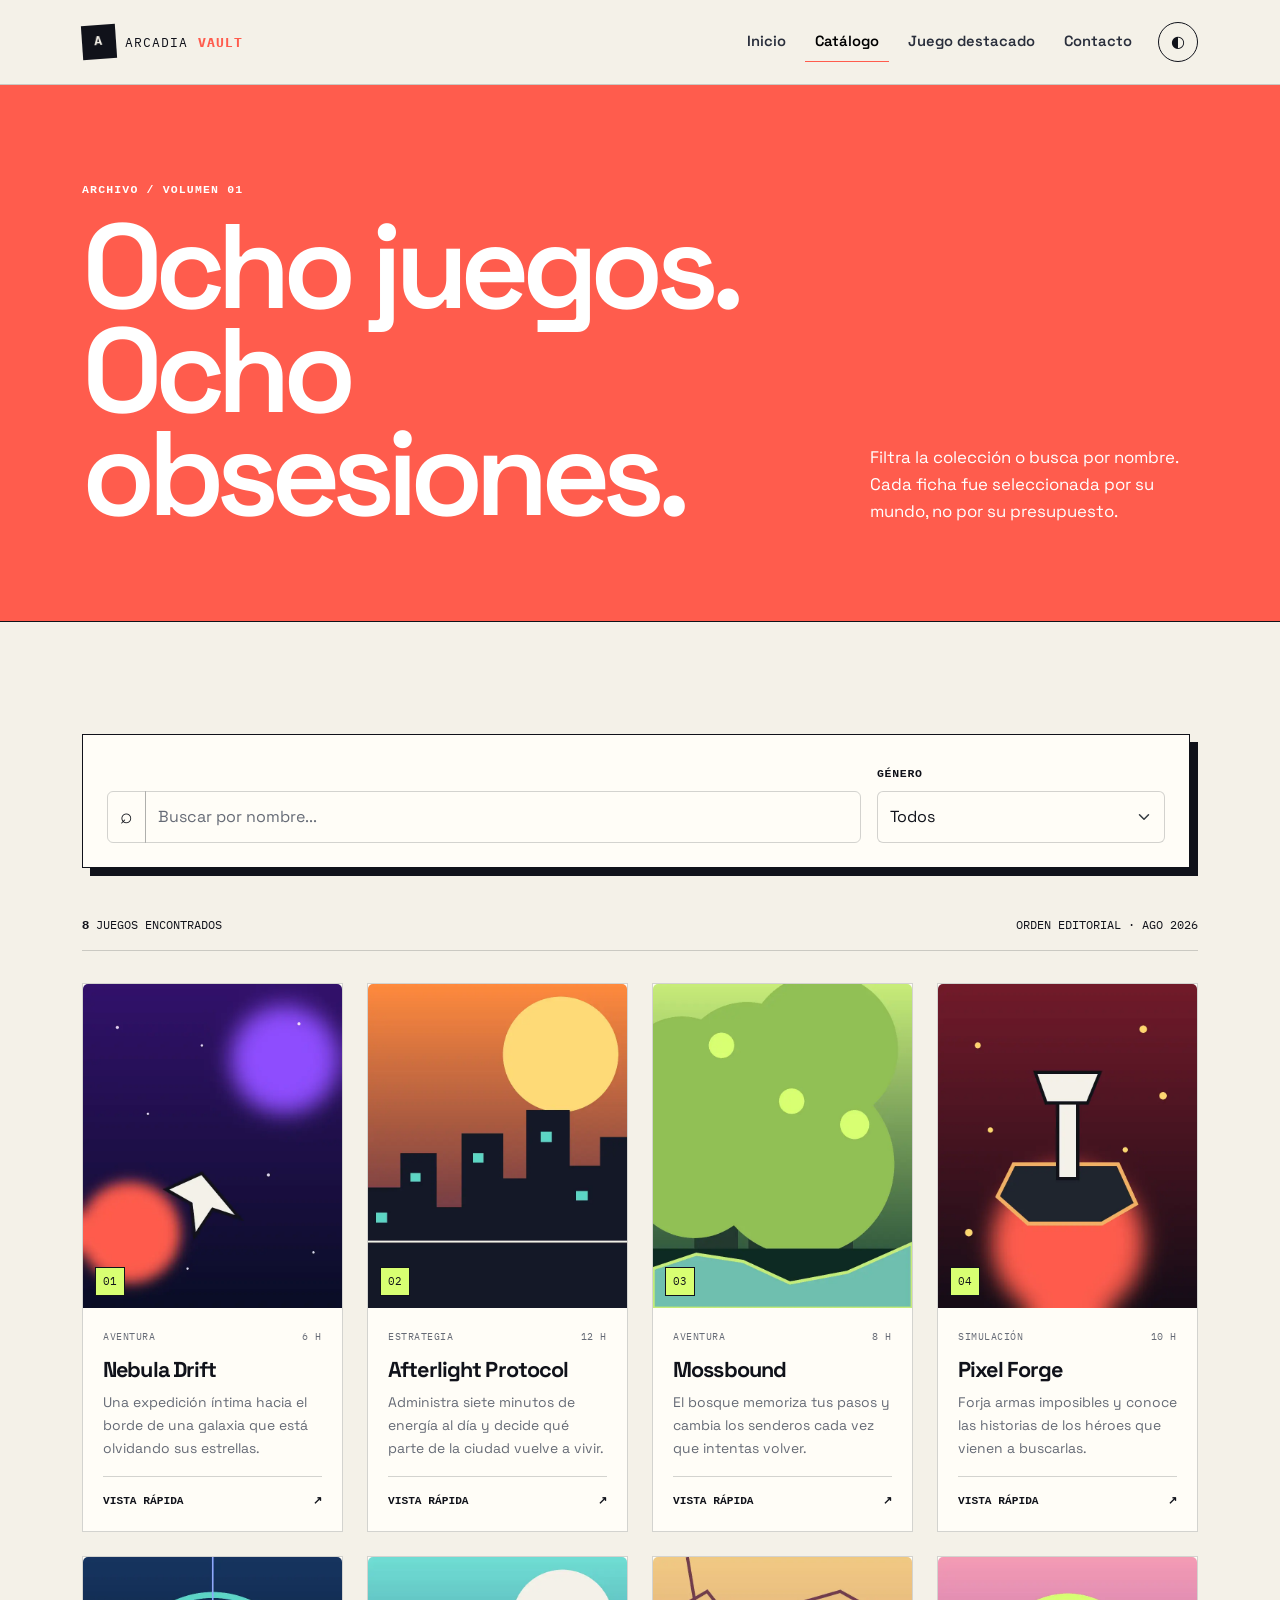
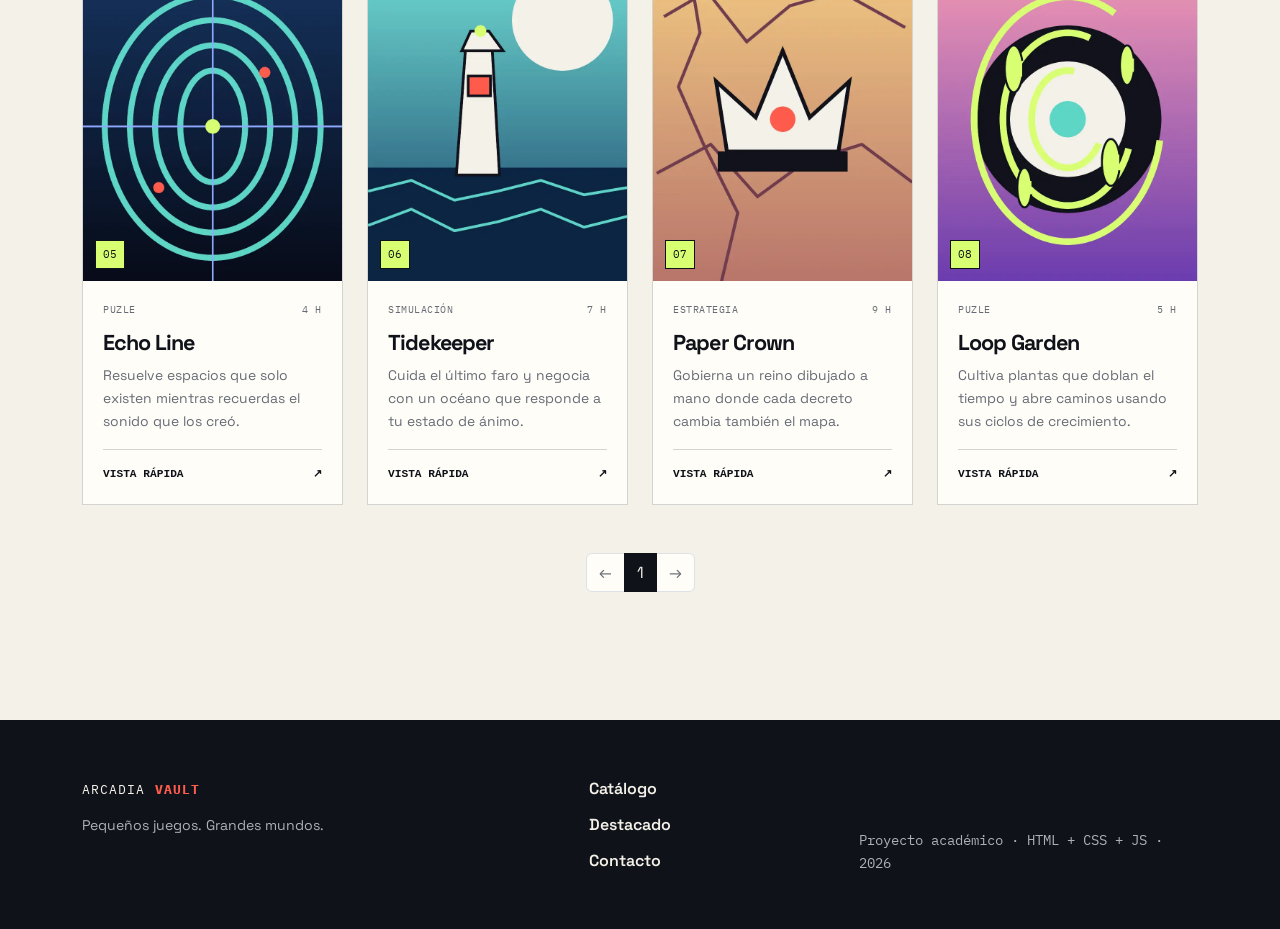
==== commit 6465974c: "feat: agregar búsqueda filtros y modal del catálogo" ====
--- a/catalogo.html
+++ b/catalogo.html
@@ -54,8 +54,26 @@
       <section class="container-xl">
         <h2 class="visually-hidden" id="catalogTitle">Listado de videojuegos</h2>
 
+        <section class="filter-panel" aria-label="Controles del catálogo">
+          <section class="input-group search-group">
+            <span class="input-group-text" aria-hidden="true">⌕</span>
+            <label class="visually-hidden" for="gameSearch">Buscar un juego</label>
+            <input class="form-control" id="gameSearch" type="search" placeholder="Buscar por nombre..." autocomplete="off">
+          </section>
+          <section class="filter-select">
+            <label for="genreFilter">Género</label>
+            <select class="form-select" id="genreFilter">
+              <option value="todos">Todos</option>
+              <option value="aventura">Aventura</option>
+              <option value="estrategia">Estrategia</option>
+              <option value="puzle">Puzle</option>
+              <option value="simulacion">Simulación</option>
+            </select>
+          </section>
+        </section>
+
         <header class="results-header">
-          <p><strong>8</strong> juegos en la colección</p>
+          <p id="resultCount" role="status" aria-live="polite"><strong>8</strong> juegos encontrados</p>
           <p>Orden editorial · Ago 2026</p>
         </header>
 
@@ -70,7 +88,7 @@
                 <p class="card-meta"><span>Aventura</span><span>6 h</span></p>
                 <h3 class="card-title">Nebula Drift</h3>
                 <p class="card-text">Una expedición íntima hacia el borde de una galaxia que está olvidando sus estrellas.</p>
-                <a class="card-action" href="detalle.html">Ver ficha <span aria-hidden="true">↗</span></a>
+                <button class="card-action game-detail-button" type="button" data-bs-toggle="modal" data-bs-target="#gameModal" data-game="nebula">Vista rápida <span aria-hidden="true">↗</span></button>
               </section>
             </section>
           </article>
@@ -85,7 +103,7 @@
                 <p class="card-meta"><span>Estrategia</span><span>12 h</span></p>
                 <h3 class="card-title">Afterlight Protocol</h3>
                 <p class="card-text">Administra siete minutos de energía al día y decide qué parte de la ciudad vuelve a vivir.</p>
-                <a class="card-action" href="detalle.html">Ver ficha <span aria-hidden="true">↗</span></a>
+                <button class="card-action game-detail-button" type="button" data-bs-toggle="modal" data-bs-target="#gameModal" data-game="afterlight">Vista rápida <span aria-hidden="true">↗</span></button>
               </section>
             </section>
           </article>
@@ -100,7 +118,7 @@
                 <p class="card-meta"><span>Aventura</span><span>8 h</span></p>
                 <h3 class="card-title">Mossbound</h3>
                 <p class="card-text">El bosque memoriza tus pasos y cambia los senderos cada vez que intentas volver.</p>
-                <a class="card-action" href="detalle.html">Ver ficha <span aria-hidden="true">↗</span></a>
+                <button class="card-action game-detail-button" type="button" data-bs-toggle="modal" data-bs-target="#gameModal" data-game="mossbound">Vista rápida <span aria-hidden="true">↗</span></button>
               </section>
             </section>
           </article>
@@ -115,7 +133,7 @@
                 <p class="card-meta"><span>Simulación</span><span>10 h</span></p>
                 <h3 class="card-title">Pixel Forge</h3>
                 <p class="card-text">Forja armas imposibles y conoce las historias de los héroes que vienen a buscarlas.</p>
-                <a class="card-action" href="detalle.html">Ver ficha <span aria-hidden="true">↗</span></a>
+                <button class="card-action game-detail-button" type="button" data-bs-toggle="modal" data-bs-target="#gameModal" data-game="forge">Vista rápida <span aria-hidden="true">↗</span></button>
               </section>
             </section>
           </article>
@@ -130,7 +148,7 @@
                 <p class="card-meta"><span>Puzle</span><span>4 h</span></p>
                 <h3 class="card-title">Echo Line</h3>
                 <p class="card-text">Resuelve espacios que solo existen mientras recuerdas el sonido que los creó.</p>
-                <a class="card-action" href="detalle.html">Ver ficha <span aria-hidden="true">↗</span></a>
+                <button class="card-action game-detail-button" type="button" data-bs-toggle="modal" data-bs-target="#gameModal" data-game="echo">Vista rápida <span aria-hidden="true">↗</span></button>
               </section>
             </section>
           </article>
@@ -145,7 +163,7 @@
                 <p class="card-meta"><span>Simulación</span><span>7 h</span></p>
                 <h3 class="card-title">Tidekeeper</h3>
                 <p class="card-text">Cuida el último faro y negocia con un océano que responde a tu estado de ánimo.</p>
-                <a class="card-action" href="detalle.html">Ver ficha <span aria-hidden="true">↗</span></a>
+                <button class="card-action game-detail-button" type="button" data-bs-toggle="modal" data-bs-target="#gameModal" data-game="tide">Vista rápida <span aria-hidden="true">↗</span></button>
               </section>
             </section>
           </article>
@@ -160,7 +178,7 @@
                 <p class="card-meta"><span>Estrategia</span><span>9 h</span></p>
                 <h3 class="card-title">Paper Crown</h3>
                 <p class="card-text">Gobierna un reino dibujado a mano donde cada decreto cambia también el mapa.</p>
-                <a class="card-action" href="detalle.html">Ver ficha <span aria-hidden="true">↗</span></a>
+                <button class="card-action game-detail-button" type="button" data-bs-toggle="modal" data-bs-target="#gameModal" data-game="crown">Vista rápida <span aria-hidden="true">↗</span></button>
               </section>
             </section>
           </article>
@@ -175,11 +193,13 @@
                 <p class="card-meta"><span>Puzle</span><span>5 h</span></p>
                 <h3 class="card-title">Loop Garden</h3>
                 <p class="card-text">Cultiva plantas que doblan el tiempo y abre caminos usando sus ciclos de crecimiento.</p>
-                <a class="card-action" href="detalle.html">Ver ficha <span aria-hidden="true">↗</span></a>
-              </section>
-            </section>
-          </article>
-        </section>
+                <button class="card-action game-detail-button" type="button" data-bs-toggle="modal" data-bs-target="#gameModal" data-game="garden">Vista rápida <span aria-hidden="true">↗</span></button>
+              </section>
+            </section>
+          </article>
+        </section>
+
+        <p class="empty-state d-none" id="emptyState">No encontramos coincidencias. Prueba con otro nombre o género.</p>
 
         <nav class="catalog-pagination" aria-label="Paginación del catálogo">
           <ul class="pagination justify-content-center">
@@ -191,6 +211,33 @@
       </section>
     </section>
 
+    <section class="modal fade" id="gameModal" tabindex="-1" aria-labelledby="modalGameTitle">
+      <section class="modal-dialog modal-dialog-centered modal-lg">
+        <article class="modal-content game-modal">
+          <header class="modal-header">
+            <p class="eyebrow mb-0">Vista rápida</p>
+            <button type="button" class="btn-close" data-bs-dismiss="modal" aria-label="Cerrar"></button>
+          </header>
+          <section class="modal-body">
+            <section class="row g-4 align-items-center">
+              <section class="col-md-5">
+                <img id="modalGameImage" src="img/nebula-drift.webp" alt="Portada del juego seleccionado" width="720" height="900">
+              </section>
+              <section class="col-md-7">
+                <span class="genre-tag" id="modalGameGenre">Aventura</span>
+                <h2 id="modalGameTitle">Nebula Drift</h2>
+                <p id="modalGameDescription">Una expedición íntima hacia el borde de una galaxia que está olvidando sus estrellas.</p>
+                <dl class="quick-facts">
+                  <div><dt>Duración</dt><dd id="modalGameDuration">6 horas</dd></div>
+                  <div><dt>Modo</dt><dd>Un jugador</dd></div>
+                </dl>
+                <a class="btn btn-accent" id="modalGameLink" href="detalle.html">Ver ficha completa</a>
+              </section>
+            </section>
+          </section>
+        </article>
+      </section>
+    </section>
   </main>
 
   <footer class="site-footer">
